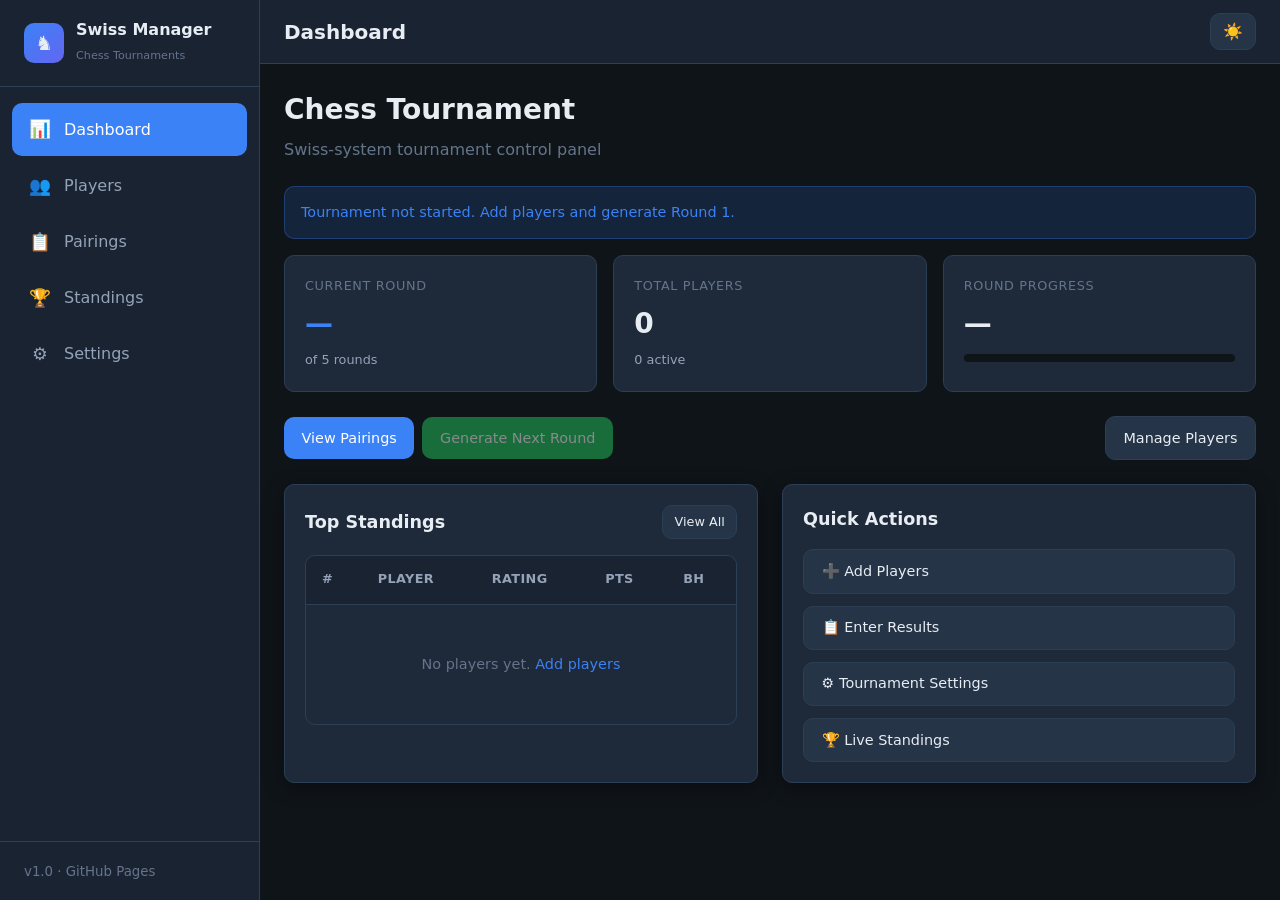
==== index.html @ 3fbef430 "Initial commit: Swiss Tournament Manager for chess tournaments Co-authored-by: Cursor <cursoragent@c" ====
<!DOCTYPE html>
<html lang="en" data-theme="dark">
<head>
  <meta charset="UTF-8">
  <meta name="viewport" content="width=device-width, initial-scale=1.0">
  <meta name="description" content="Swiss Tournament Manager - Professional chess tournament management">
  <title>Dashboard | Swiss Tournament Manager</title>
  <link rel="stylesheet" href="css/style.css">
</head>
<body>
  <div class="sidebar-backdrop" id="sidebarBackdrop"></div>
  <div class="app-layout">
    <aside class="sidebar" id="sidebar">
      <div class="sidebar-header">
        <div class="sidebar-logo">
          <div class="logo-icon">♞</div>
          <div>
            <h1>Swiss Manager</h1>
            <span>Chess Tournaments</span>
          </div>
        </div>
      </div>
      <nav class="nav-links">
        <a href="index.html" class="active"><span class="nav-icon">📊</span> Dashboard</a>
        <a href="players.html"><span class="nav-icon">👥</span> Players</a>
        <a href="pairings.html"><span class="nav-icon">📋</span> Pairings</a>
        <a href="standings.html"><span class="nav-icon">🏆</span> Standings</a>
        <a href="settings.html"><span class="nav-icon">⚙️</span> Settings</a>
      </nav>
      <div class="sidebar-footer">
        <small style="color:var(--text-muted)">v1.0 · GitHub Pages</small>
      </div>
    </aside>

    <main class="main-content">
      <header class="topbar">
        <div class="topbar-left">
          <button class="menu-toggle" id="menuToggle" aria-label="Menu">☰</button>
          <h2 class="page-title" id="pageTitle">Dashboard</h2>
        </div>
        <div class="topbar-right">
          <button class="theme-toggle" id="themeToggle" aria-label="Toggle theme">🌙</button>
        </div>
      </header>

      <div class="content-area">
        <div class="card" style="margin-bottom:1.5rem;border:none;background:transparent;box-shadow:none;padding:0">
          <h2 id="tournamentName" style="font-size:1.75rem;font-weight:700">Chess Tournament</h2>
          <p style="color:var(--text-muted);margin-top:0.25rem">Swiss-system tournament control panel</p>
        </div>

        <div id="roundStatus"></div>

        <div class="stats-grid">
          <div class="stat-card accent">
            <div class="stat-label">Current Round</div>
            <div class="stat-value" id="statCurrentRound">—</div>
            <div class="stat-sub">of <span id="statTotalRounds">5</span> rounds</div>
          </div>
          <div class="stat-card">
            <div class="stat-label">Total Players</div>
            <div class="stat-value" id="statTotalPlayers">0</div>
            <div class="stat-sub"><span id="statActivePlayers">0</span> active</div>
          </div>
          <div class="stat-card">
            <div class="stat-label">Round Progress</div>
            <div class="stat-value" id="statRoundProgress">—</div>
            <div class="progress-bar"><div class="progress-fill" id="roundProgressBar" style="width:0%"></div></div>
          </div>
        </div>

        <div class="toolbar" style="margin-bottom:1.5rem">
          <div class="btn-group">
            <a href="pairings.html" class="btn btn-primary">View Pairings</a>
            <button class="btn btn-success" id="btnGenerateRound">Generate Next Round</button>
          </div>
          <a href="players.html" class="btn btn-secondary">Manage Players</a>
        </div>

        <div class="dashboard-grid">
          <div class="card">
            <div class="card-header">
              <h3 class="card-title">Top Standings</h3>
              <a href="standings.html" class="btn btn-sm btn-secondary">View All</a>
            </div>
            <div class="table-wrapper">
              <table>
                <thead>
                  <tr>
                    <th>#</th>
                    <th>Player</th>
                    <th>Rating</th>
                    <th>Pts</th>
                    <th class="hide-mobile">BH</th>
                  </tr>
                </thead>
                <tbody id="standingsPreview"></tbody>
              </table>
            </div>
          </div>

          <div class="card">
            <div class="card-header">
              <h3 class="card-title">Quick Actions</h3>
            </div>
            <div style="display:flex;flex-direction:column;gap:0.75rem">
              <a href="players.html" class="btn btn-secondary" style="justify-content:flex-start">➕ Add Players</a>
              <a href="pairings.html" class="btn btn-secondary" style="justify-content:flex-start">📋 Enter Results</a>
              <a href="settings.html" class="btn btn-secondary" style="justify-content:flex-start">⚙️ Tournament Settings</a>
              <a href="standings.html" class="btn btn-secondary" style="justify-content:flex-start">🏆 Live Standings</a>
            </div>
          </div>
        </div>
      </div>
    </main>
  </div>

  <script src="js/storage.js"></script>
  <script src="js/standings.js"></script>
  <script src="js/pairing-engine.js"></script>
  <script src="js/export.js"></script>
  <script src="js/app.js"></script>
  <script>
    document.addEventListener('DOMContentLoaded', () => {
      App.renderLayout('Dashboard');
      App.renderDashboard();
      document.getElementById('btnGenerateRound')?.addEventListener('click', async () => {
        const ok = await App.generateNextRound();
        if (ok) App.renderDashboard();
      });
    });
  </script>
</body>
</html>
---- css/style.css ----
/* Swiss Tournament Manager - Global Styles */
:root {
  --bg-primary: #0f1419;
  --bg-secondary: #1a2332;
  --bg-card: #1e2a3a;
  --bg-hover: #253447;
  --border: #2d3f54;
  --text-primary: #e8edf4;
  --text-secondary: #94a3b8;
  --text-muted: #64748b;
  --accent: #3b82f6;
  --accent-hover: #2563eb;
  --success: #22c55e;
  --warning: #f59e0b;
  --danger: #ef4444;
  --gold: #fbbf24;
  --silver: #94a3b8;
  --bronze: #cd7f32;
  --sidebar-width: 260px;
  --topbar-height: 64px;
  --radius: 10px;
  --shadow: 0 4px 20px rgba(0, 0, 0, 0.35);
  --transition: 0.2s ease;
}

[data-theme="light"] {
  --bg-primary: #f1f5f9;
  --bg-secondary: #ffffff;
  --bg-card: #ffffff;
  --bg-hover: #e2e8f0;
  --border: #cbd5e1;
  --text-primary: #0f172a;
  --text-secondary: #475569;
  --text-muted: #94a3b8;
  --shadow: 0 4px 20px rgba(0, 0, 0, 0.08);
}

*, *::before, *::after {
  box-sizing: border-box;
  margin: 0;
  padding: 0;
}

html {
  scroll-behavior: smooth;
}

body {
  font-family: 'Segoe UI', system-ui, -apple-system, sans-serif;
  background: var(--bg-primary);
  color: var(--text-primary);
  line-height: 1.6;
  min-height: 100vh;
}

a {
  color: var(--accent);
  text-decoration: none;
}

a:hover {
  color: var(--accent-hover);
}

/* Layout */
.app-layout {
  display: flex;
  min-height: 100vh;
}

.sidebar {
  position: fixed;
  left: 0;
  top: 0;
  width: var(--sidebar-width);
  height: 100vh;
  background: var(--bg-secondary);
  border-right: 1px solid var(--border);
  display: flex;
  flex-direction: column;
  z-index: 100;
  transition: transform var(--transition);
}

.sidebar-header {
  padding: 1.25rem 1.5rem;
  border-bottom: 1px solid var(--border);
}

.sidebar-logo {
  display: flex;
  align-items: center;
  gap: 0.75rem;
}

.sidebar-logo .logo-icon {
  width: 40px;
  height: 40px;
  background: linear-gradient(135deg, var(--accent), #6366f1);
  border-radius: var(--radius);
  display: flex;
  align-items: center;
  justify-content: center;
  font-size: 1.25rem;
}

.sidebar-logo h1 {
  font-size: 1rem;
  font-weight: 700;
  line-height: 1.3;
}

.sidebar-logo span {
  font-size: 0.7rem;
  color: var(--text-muted);
  font-weight: 400;
}

.nav-links {
  flex: 1;
  padding: 1rem 0.75rem;
  overflow-y: auto;
}

.nav-links a {
  display: flex;
  align-items: center;
  gap: 0.75rem;
  padding: 0.75rem 1rem;
  color: var(--text-secondary);
  border-radius: var(--radius);
  margin-bottom: 0.25rem;
  transition: all var(--transition);
  font-weight: 500;
}

.nav-links a:hover {
  background: var(--bg-hover);
  color: var(--text-primary);
}

.nav-links a.active {
  background: var(--accent);
  color: #fff;
}

.nav-links a .nav-icon {
  font-size: 1.1rem;
  width: 1.5rem;
  text-align: center;
}

.sidebar-footer {
  padding: 1rem 1.5rem;
  border-top: 1px solid var(--border);
}

.main-content {
  flex: 1;
  margin-left: var(--sidebar-width);
  min-height: 100vh;
  display: flex;
  flex-direction: column;
}

.topbar {
  position: sticky;
  top: 0;
  height: var(--topbar-height);
  background: var(--bg-secondary);
  border-bottom: 1px solid var(--border);
  display: flex;
  align-items: center;
  justify-content: space-between;
  padding: 0 1.5rem;
  z-index: 50;
  backdrop-filter: blur(8px);
}

.topbar-left {
  display: flex;
  align-items: center;
  gap: 1rem;
}

.menu-toggle {
  display: none;
  background: none;
  border: none;
  color: var(--text-primary);
  font-size: 1.5rem;
  cursor: pointer;
  padding: 0.25rem;
}

.page-title {
  font-size: 1.25rem;
  font-weight: 600;
}

.topbar-right {
  display: flex;
  align-items: center;
  gap: 0.75rem;
}

.content-area {
  flex: 1;
  padding: 1.5rem;
  max-width: 1400px;
  width: 100%;
  margin: 0 auto;
}

/* Cards */
.card {
  background: var(--bg-card);
  border: 1px solid var(--border);
  border-radius: var(--radius);
  padding: 1.25rem;
  box-shadow: var(--shadow);
}

.card-header {
  display: flex;
  align-items: center;
  justify-content: space-between;
  margin-bottom: 1rem;
  flex-wrap: wrap;
  gap: 0.75rem;
}

.card-title {
  font-size: 1.1rem;
  font-weight: 600;
}

.stats-grid {
  display: grid;
  grid-template-columns: repeat(auto-fit, minmax(180px, 1fr));
  gap: 1rem;
  margin-bottom: 1.5rem;
}

.stat-card {
  background: var(--bg-card);
  border: 1px solid var(--border);
  border-radius: var(--radius);
  padding: 1.25rem;
  transition: transform var(--transition), border-color var(--transition);
}

.stat-card:hover {
  transform: translateY(-2px);
  border-color: var(--accent);
}

.stat-card .stat-label {
  font-size: 0.8rem;
  color: var(--text-muted);
  text-transform: uppercase;
  letter-spacing: 0.05em;
  margin-bottom: 0.35rem;
}

.stat-card .stat-value {
  font-size: 1.75rem;
  font-weight: 700;
  color: var(--text-primary);
}

.stat-card .stat-sub {
  font-size: 0.8rem;
  color: var(--text-secondary);
  margin-top: 0.25rem;
}

.stat-card.accent .stat-value {
  color: var(--accent);
}

.dashboard-grid {
  display: grid;
  grid-template-columns: 1fr 1fr;
  gap: 1.5rem;
}

@media (max-width: 900px) {
  .dashboard-grid {
    grid-template-columns: 1fr;
  }
}

/* Buttons */
.btn {
  display: inline-flex;
  align-items: center;
  justify-content: center;
  gap: 0.5rem;
  padding: 0.6rem 1.1rem;
  font-size: 0.9rem;
  font-weight: 500;
  border: none;
  border-radius: var(--radius);
  cursor: pointer;
  transition: all var(--transition);
  font-family: inherit;
  white-space: nowrap;
}

.btn:disabled {
  opacity: 0.5;
  cursor: not-allowed;
}

.btn-primary {
  background: var(--accent);
  color: #fff;
}

.btn-primary:hover:not(:disabled) {
  background: var(--accent-hover);
}

.btn-secondary {
  background: var(--bg-hover);
  color: var(--text-primary);
  border: 1px solid var(--border);
}

.btn-secondary:hover:not(:disabled) {
  background: var(--border);
}

.btn-success {
  background: var(--success);
  color: #fff;
}

.btn-success:hover:not(:disabled) {
  filter: brightness(1.1);
}

.btn-danger {
  background: var(--danger);
  color: #fff;
}

.btn-danger:hover:not(:disabled) {
  filter: brightness(1.1);
}

.btn-sm {
  padding: 0.35rem 0.7rem;
  font-size: 0.8rem;
}

.btn-icon {
  padding: 0.5rem;
  min-width: 36px;
}

.btn-group {
  display: flex;
  flex-wrap: wrap;
  gap: 0.5rem;
}

/* Forms */
.form-group {
  margin-bottom: 1rem;
}

.form-group label {
  display: block;
  font-size: 0.85rem;
  font-weight: 500;
  color: var(--text-secondary);
  margin-bottom: 0.4rem;
}

.form-control {
  width: 100%;
  padding: 0.65rem 0.85rem;
  font-size: 0.9rem;
  font-family: inherit;
  background: var(--bg-primary);
  border: 1px solid var(--border);
  border-radius: var(--radius);
  color: var(--text-primary);
  transition: border-color var(--transition);
}

.form-control:focus {
  outline: none;
  border-color: var(--accent);
}

.form-row {
  display: grid;
  grid-template-columns: repeat(auto-fit, minmax(200px, 1fr));
  gap: 1rem;
}

.form-hint {
  font-size: 0.75rem;
  color: var(--text-muted);
  margin-top: 0.25rem;
}

.checkbox-label {
  display: flex;
  align-items: center;
  gap: 0.5rem;
  cursor: pointer;
  font-size: 0.9rem;
}

.checkbox-label input {
  width: 18px;
  height: 18px;
  accent-color: var(--accent);
}

/* Tables */
.table-wrapper {
  overflow-x: auto;
  -webkit-overflow-scrolling: touch;
  border-radius: var(--radius);
  border: 1px solid var(--border);
}

table {
  width: 100%;
  border-collapse: collapse;
  font-size: 0.9rem;
}

thead {
  background: var(--bg-secondary);
  position: sticky;
  top: 0;
}

th {
  padding: 0.85rem 1rem;
  text-align: left;
  font-weight: 600;
  color: var(--text-secondary);
  font-size: 0.8rem;
  text-transform: uppercase;
  letter-spacing: 0.03em;
  border-bottom: 1px solid var(--border);
  white-space: nowrap;
}

td {
  padding: 0.75rem 1rem;
  border-bottom: 1px solid var(--border);
  vertical-align: middle;
}

tbody tr {
  transition: background var(--transition);
}

tbody tr:hover {
  background: var(--bg-hover);
}

tbody tr:last-child td {
  border-bottom: none;
}

.rank-1 td:first-child { color: var(--gold); font-weight: 700; }
.rank-2 td:first-child { color: var(--silver); font-weight: 700; }
.rank-3 td:first-child { color: var(--bronze); font-weight: 700; }

.player-name {
  font-weight: 500;
}

.player-club {
  font-size: 0.8rem;
  color: var(--text-muted);
}

.badge {
  display: inline-block;
  padding: 0.2rem 0.55rem;
  font-size: 0.75rem;
  font-weight: 600;
  border-radius: 20px;
}

.badge-active {
  background: rgba(34, 197, 94, 0.2);
  color: var(--success);
}

.badge-inactive {
  background: rgba(148, 163, 184, 0.2);
  color: var(--text-muted);
}

.badge-round {
  background: rgba(59, 130, 246, 0.2);
  color: var(--accent);
}

.color-white { color: #f8fafc; }
.color-black { color: #64748b; }

/* Result buttons */
.result-btns {
  display: flex;
  gap: 0.25rem;
  flex-wrap: wrap;
}

.result-btn {
  padding: 0.3rem 0.5rem;
  font-size: 0.75rem;
  border: 1px solid var(--border);
  background: var(--bg-primary);
  color: var(--text-secondary);
  border-radius: 6px;
  cursor: pointer;
  transition: all var(--transition);
  font-family: inherit;
}

.result-btn:hover {
  border-color: var(--accent);
  color: var(--accent);
}

.result-btn.selected {
  background: var(--accent);
  border-color: var(--accent);
  color: #fff;
}

.result-btn.result-bye.selected {
  background: var(--warning);
  border-color: var(--warning);
}

/* Search */
.search-bar {
  position: relative;
  max-width: 320px;
}

.search-bar input {
  padding-left: 2.25rem;
}

.search-bar::before {
  content: '🔍';
  position: absolute;
  left: 0.75rem;
  top: 50%;
  transform: translateY(-50%);
  font-size: 0.85rem;
  opacity: 0.6;
}

.toolbar {
  display: flex;
  flex-wrap: wrap;
  align-items: center;
  justify-content: space-between;
  gap: 1rem;
  margin-bottom: 1.25rem;
}

/* Modal */
.modal-overlay {
  position: fixed;
  inset: 0;
  background: rgba(0, 0, 0, 0.6);
  display: flex;
  align-items: center;
  justify-content: center;
  z-index: 1000;
  padding: 1rem;
  opacity: 0;
  visibility: hidden;
  transition: all var(--transition);
}

.modal-overlay.active {
  opacity: 1;
  visibility: visible;
}

.modal {
  background: var(--bg-card);
  border: 1px solid var(--border);
  border-radius: var(--radius);
  width: 100%;
  max-width: 480px;
  max-height: 90vh;
  overflow-y: auto;
  box-shadow: var(--shadow);
  transform: scale(0.95);
  transition: transform var(--transition);
}

.modal-overlay.active .modal {
  transform: scale(1);
}

.modal-header {
  display: flex;
  align-items: center;
  justify-content: space-between;
  padding: 1.25rem 1.5rem;
  border-bottom: 1px solid var(--border);
}

.modal-header h2 {
  font-size: 1.15rem;
}

.modal-close {
  background: none;
  border: none;
  color: var(--text-muted);
  font-size: 1.5rem;
  cursor: pointer;
  line-height: 1;
}

.modal-close:hover {
  color: var(--text-primary);
}

.modal-body {
  padding: 1.5rem;
}

.modal-footer {
  display: flex;
  justify-content: flex-end;
  gap: 0.5rem;
  padding: 1rem 1.5rem;
  border-top: 1px solid var(--border);
}

/* Toast */
.toast-container {
  position: fixed;
  bottom: 1.5rem;
  right: 1.5rem;
  z-index: 2000;
  display: flex;
  flex-direction: column;
  gap: 0.5rem;
  max-width: 360px;
}

.toast {
  padding: 0.85rem 1.25rem;
  background: var(--bg-card);
  border: 1px solid var(--border);
  border-radius: var(--radius);
  box-shadow: var(--shadow);
  display: flex;
  align-items: center;
  gap: 0.75rem;
  animation: slideIn 0.3s ease;
}

.toast.success { border-left: 4px solid var(--success); }
.toast.error { border-left: 4px solid var(--danger); }
.toast.warning { border-left: 4px solid var(--warning); }
.toast.info { border-left: 4px solid var(--accent); }

@keyframes slideIn {
  from { transform: translateX(100%); opacity: 0; }
  to { transform: translateX(0); opacity: 1; }
}

/* Loading overlay */
.loading-overlay {
  position: fixed;
  inset: 0;
  background: rgba(15, 20, 25, 0.85);
  display: flex;
  flex-direction: column;
  align-items: center;
  justify-content: center;
  z-index: 3000;
  opacity: 0;
  visibility: hidden;
  transition: all var(--transition);
}

.loading-overlay.active {
  opacity: 1;
  visibility: visible;
}

.spinner {
  width: 48px;
  height: 48px;
  border: 4px solid var(--border);
  border-top-color: var(--accent);
  border-radius: 50%;
  animation: spin 0.8s linear infinite;
}

@keyframes spin {
  to { transform: rotate(360deg); }
}

.loading-text {
  margin-top: 1rem;
  color: var(--text-secondary);
}

/* Progress bar */
.progress-bar {
  height: 8px;
  background: var(--bg-primary);
  border-radius: 4px;
  overflow: hidden;
  margin-top: 0.5rem;
}

.progress-fill {
  height: 100%;
  background: linear-gradient(90deg, var(--accent), #6366f1);
  border-radius: 4px;
  transition: width 0.4s ease;
}

/* Round selector */
.round-tabs {
  display: flex;
  flex-wrap: wrap;
  gap: 0.5rem;
  margin-bottom: 1.25rem;
}

.round-tab {
  padding: 0.5rem 1rem;
  background: var(--bg-primary);
  border: 1px solid var(--border);
  border-radius: var(--radius);
  color: var(--text-secondary);
  cursor: pointer;
  font-family: inherit;
  font-size: 0.85rem;
  transition: all var(--transition);
}

.round-tab:hover {
  border-color: var(--accent);
  color: var(--accent);
}

.round-tab.active {
  background: var(--accent);
  border-color: var(--accent);
  color: #fff;
}

.round-tab.locked::after {
  content: ' 🔒';
  font-size: 0.7rem;
}

/* Empty state */
.empty-state {
  text-align: center;
  padding: 3rem 1.5rem;
  color: var(--text-muted);
}

.empty-state .empty-icon {
  font-size: 3rem;
  margin-bottom: 1rem;
  opacity: 0.5;
}

.empty-state h3 {
  color: var(--text-secondary);
  margin-bottom: 0.5rem;
}

/* Theme toggle */
.theme-toggle {
  background: var(--bg-hover);
  border: 1px solid var(--border);
  border-radius: var(--radius);
  padding: 0.5rem 0.75rem;
  cursor: pointer;
  color: var(--text-primary);
  font-size: 1rem;
  transition: all var(--transition);
}

.theme-toggle:hover {
  border-color: var(--accent);
}

/* Settings sections */
.settings-section {
  margin-bottom: 2rem;
}

.settings-section h3 {
  font-size: 1rem;
  margin-bottom: 1rem;
  padding-bottom: 0.5rem;
  border-bottom: 1px solid var(--border);
  color: var(--text-secondary);
}

/* Import/Export */
.file-input-hidden {
  display: none;
}

/* Mobile */
@media (max-width: 768px) {
  .sidebar {
    transform: translateX(-100%);
  }

  .sidebar.open {
    transform: translateX(0);
  }

  .sidebar-backdrop {
    position: fixed;
    inset: 0;
    background: rgba(0, 0, 0, 0.5);
    z-index: 99;
    opacity: 0;
    visibility: hidden;
    transition: all var(--transition);
  }

  .sidebar-backdrop.active {
    opacity: 1;
    visibility: visible;
  }

  .main-content {
    margin-left: 0;
  }

  .menu-toggle {
    display: block;
  }

  .content-area {
    padding: 1rem;
  }

  .topbar {
    padding: 0 1rem;
  }

  th, td {
    padding: 0.6rem 0.75rem;
    font-size: 0.8rem;
  }

  .hide-mobile {
    display: none;
  }

  .btn-group {
    width: 100%;
  }

  .btn-group .btn {
    flex: 1;
  }

  .toast-container {
    left: 1rem;
    right: 1rem;
    max-width: none;
  }
}

@media (max-width: 480px) {
  .stat-card .stat-value {
    font-size: 1.4rem;
  }

  .result-btns {
    flex-direction: column;
  }
}

/* Pairing board number */
.board-num {
  font-weight: 700;
  color: var(--accent);
  min-width: 2rem;
}

/* Alert box */
.alert {
  padding: 0.85rem 1rem;
  border-radius: var(--radius);
  margin-bottom: 1rem;
  font-size: 0.9rem;
}

.alert-info {
  background: rgba(59, 130, 246, 0.15);
  border: 1px solid rgba(59, 130, 246, 0.3);
  color: var(--accent);
}

.alert-warning {
  background: rgba(245, 158, 11, 0.15);
  border: 1px solid rgba(245, 158, 11, 0.3);
  color: var(--warning);
}

.alert-success {
  background: rgba(34, 197, 94, 0.15);
  border: 1px solid rgba(34, 197, 94, 0.3);
  color: var(--success);
}
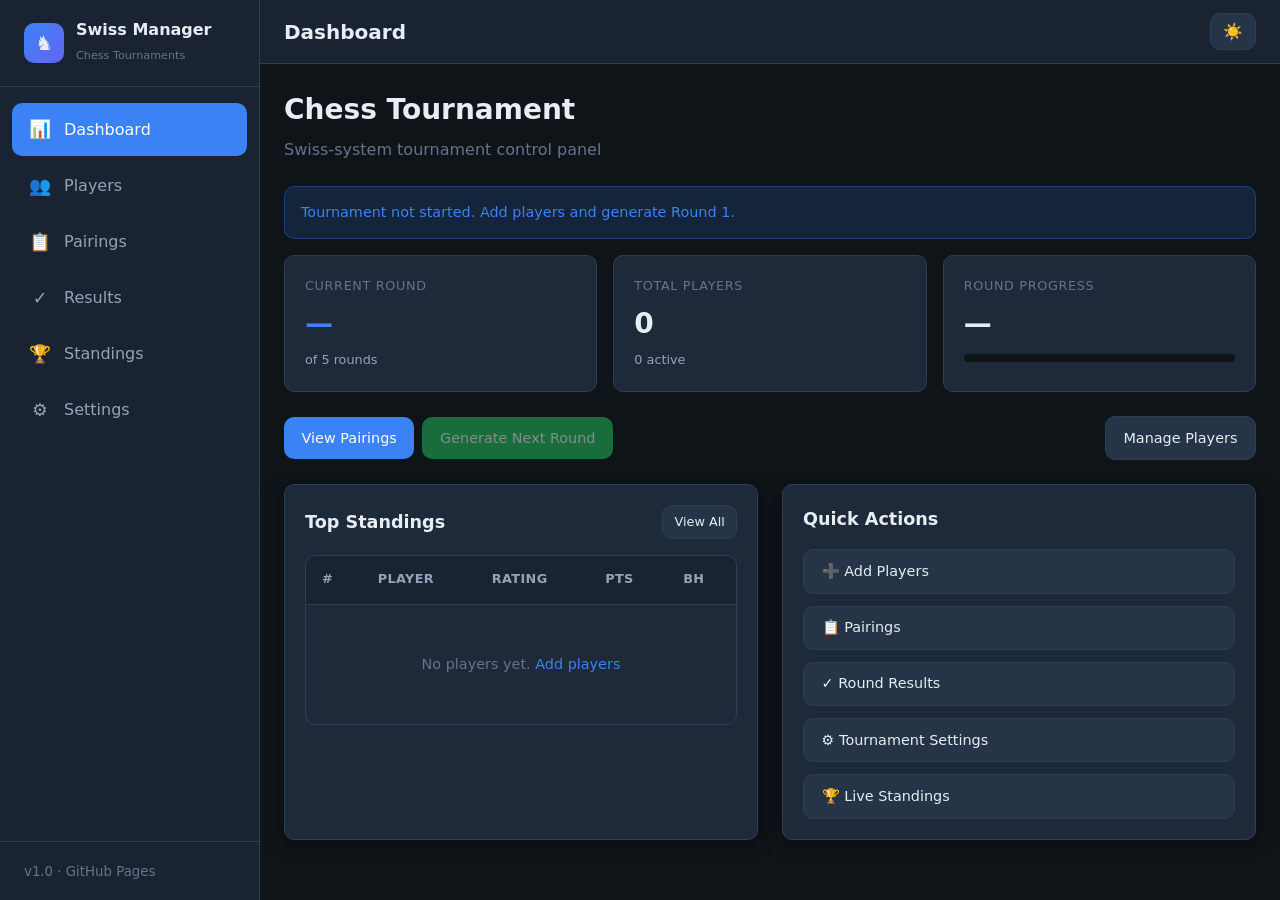
==== commit f0014285: "Add dedicated Results page with round view and cross-table grid Co-authored-by: Cursor <cursoragent@" ====
--- a/index.html
+++ b/index.html
@@ -24,6 +24,7 @@
         <a href="index.html" class="active"><span class="nav-icon">📊</span> Dashboard</a>
         <a href="players.html"><span class="nav-icon">👥</span> Players</a>
         <a href="pairings.html"><span class="nav-icon">📋</span> Pairings</a>
+        <a href="results.html"><span class="nav-icon">✓</span> Results</a>
         <a href="standings.html"><span class="nav-icon">🏆</span> Standings</a>
         <a href="settings.html"><span class="nav-icon">⚙️</span> Settings</a>
       </nav>
@@ -105,7 +106,8 @@
             </div>
             <div style="display:flex;flex-direction:column;gap:0.75rem">
               <a href="players.html" class="btn btn-secondary" style="justify-content:flex-start">➕ Add Players</a>
-              <a href="pairings.html" class="btn btn-secondary" style="justify-content:flex-start">📋 Enter Results</a>
+              <a href="pairings.html" class="btn btn-secondary" style="justify-content:flex-start">📋 Pairings</a>
+              <a href="results.html" class="btn btn-secondary" style="justify-content:flex-start">✓ Round Results</a>
               <a href="settings.html" class="btn btn-secondary" style="justify-content:flex-start">⚙️ Tournament Settings</a>
               <a href="standings.html" class="btn btn-secondary" style="justify-content:flex-start">🏆 Live Standings</a>
             </div>
--- a/css/style.css
+++ b/css/style.css
@@ -932,3 +932,90 @@
   border: 1px solid rgba(34, 197, 94, 0.3);
   color: var(--success);
 }
+
+/* Saved tournaments list */
+.saved-tournament-item {
+  display: flex;
+  flex-wrap: wrap;
+  align-items: center;
+  justify-content: space-between;
+  gap: 0.75rem;
+  padding: 1rem;
+  border: 1px solid var(--border);
+  border-radius: var(--radius);
+  margin-bottom: 0.75rem;
+  background: var(--bg-primary);
+  transition: border-color var(--transition);
+}
+
+.saved-tournament-item:hover {
+  border-color: var(--accent);
+}
+
+.saved-tournament-item.active {
+  border-color: var(--accent);
+  background: rgba(59, 130, 246, 0.08);
+}
+
+.saved-tournament-info strong {
+  display: inline-block;
+  margin-right: 0.5rem;
+}
+
+/* Results page */
+.result-badge {
+  display: inline-block;
+  padding: 0.2rem 0.55rem;
+  font-size: 0.8rem;
+  font-weight: 700;
+  border-radius: 6px;
+  min-width: 2rem;
+  text-align: center;
+}
+
+.result-badge.result-win {
+  background: rgba(34, 197, 94, 0.2);
+  color: var(--success);
+}
+
+.result-badge.result-loss {
+  background: rgba(239, 68, 68, 0.2);
+  color: var(--danger);
+}
+
+.result-badge.result-draw {
+  background: rgba(245, 158, 11, 0.2);
+  color: var(--warning);
+}
+
+.result-badge.result-bye {
+  background: rgba(59, 130, 246, 0.2);
+  color: var(--accent);
+}
+
+.result-badge.result-pending,
+.result-badge.result-none {
+  background: var(--bg-hover);
+  color: var(--text-muted);
+}
+
+.results-matrix-table td {
+  text-align: center;
+  white-space: nowrap;
+}
+
+.results-matrix-table td:first-child {
+  text-align: left;
+}
+
+.results-matrix-table td small {
+  display: block;
+  font-size: 0.65rem;
+  color: var(--text-muted);
+  margin-top: 0.15rem;
+}
+
+.result-points-cell {
+  font-variant-numeric: tabular-nums;
+  color: var(--text-secondary);
+}
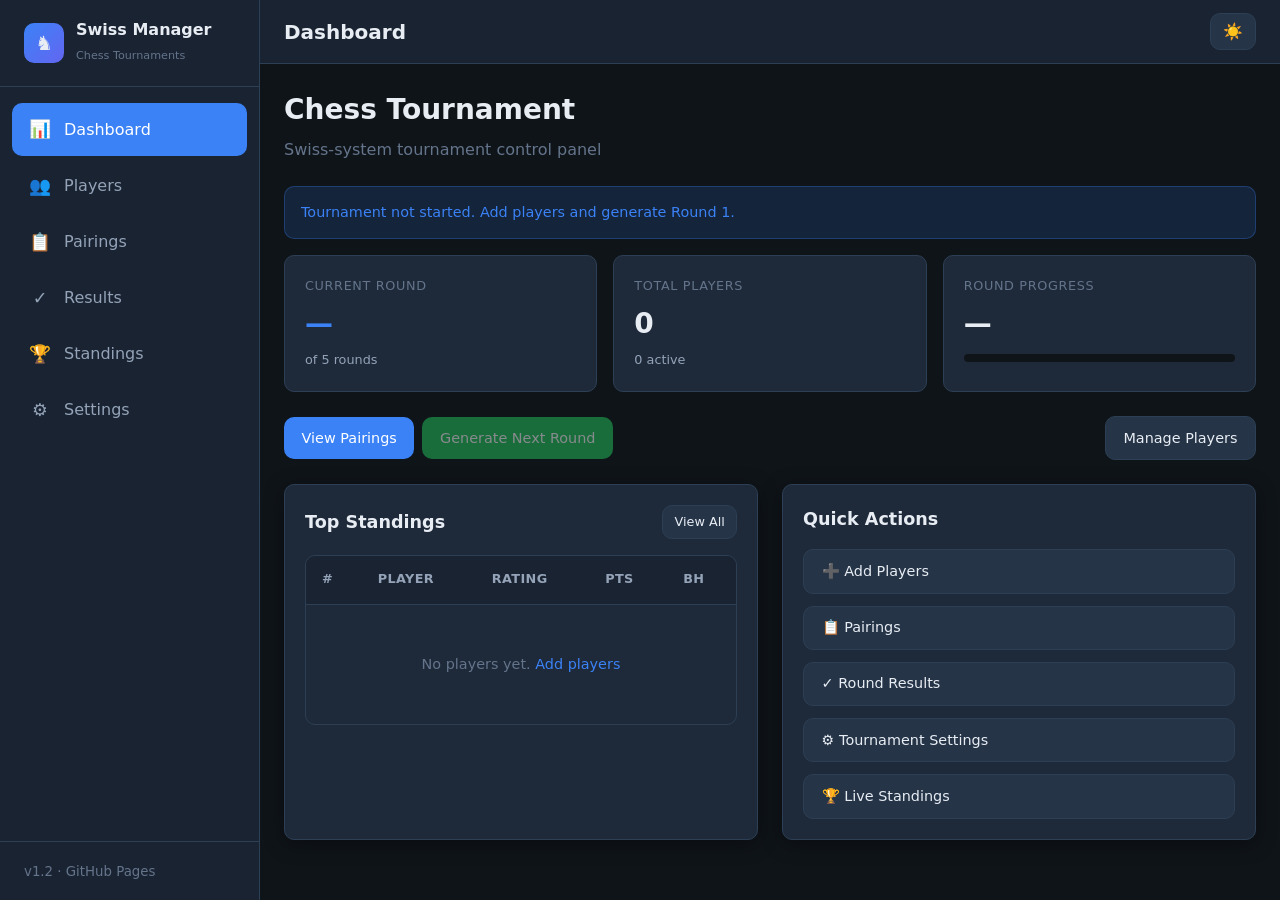
==== commit 1fb40da0: "Add README, polish exports and navigation, bump to v1.2 Co-authored-by: Cursor <cursoragent@cursor.c" ====
--- a/index.html
+++ b/index.html
@@ -29,7 +29,7 @@
         <a href="settings.html"><span class="nav-icon">⚙️</span> Settings</a>
       </nav>
       <div class="sidebar-footer">
-        <small style="color:var(--text-muted)">v1.0 · GitHub Pages</small>
+        <small style="color:var(--text-muted)">v1.2 · GitHub Pages</small>
       </div>
     </aside>
 
